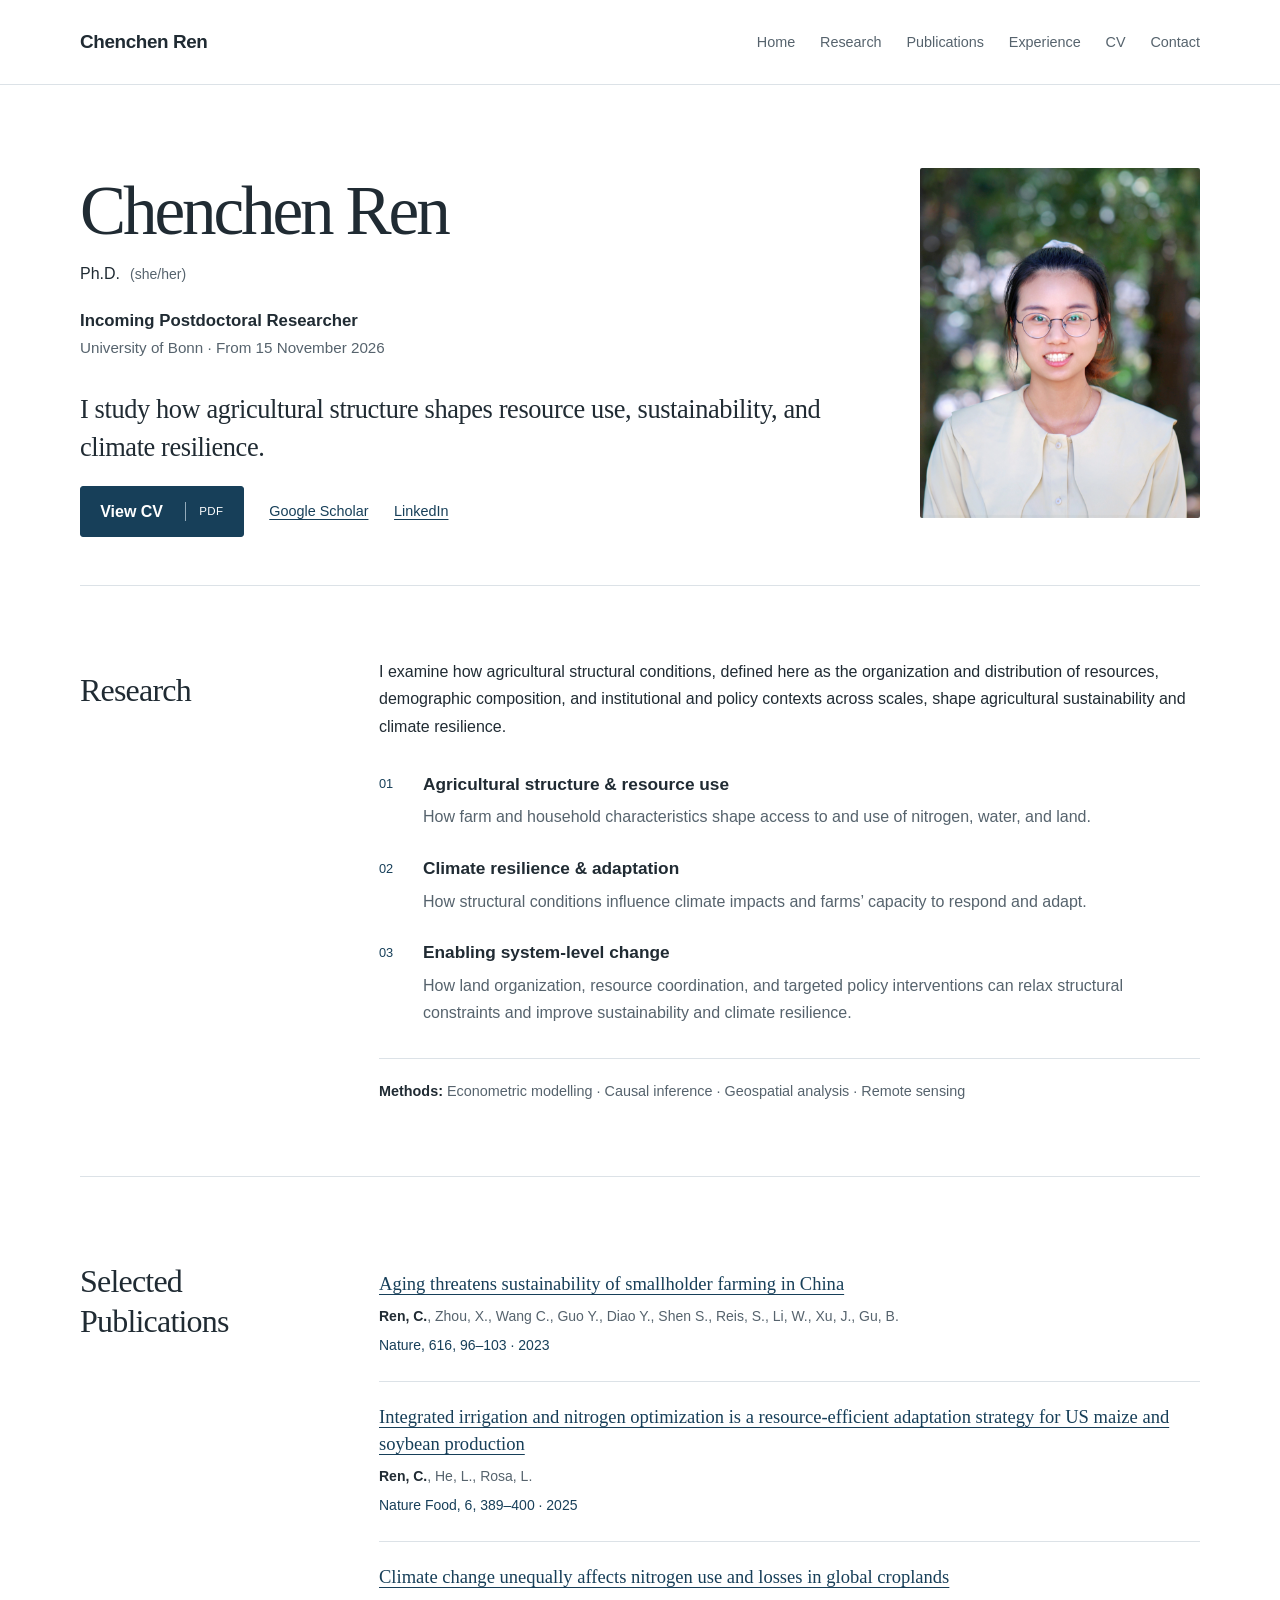
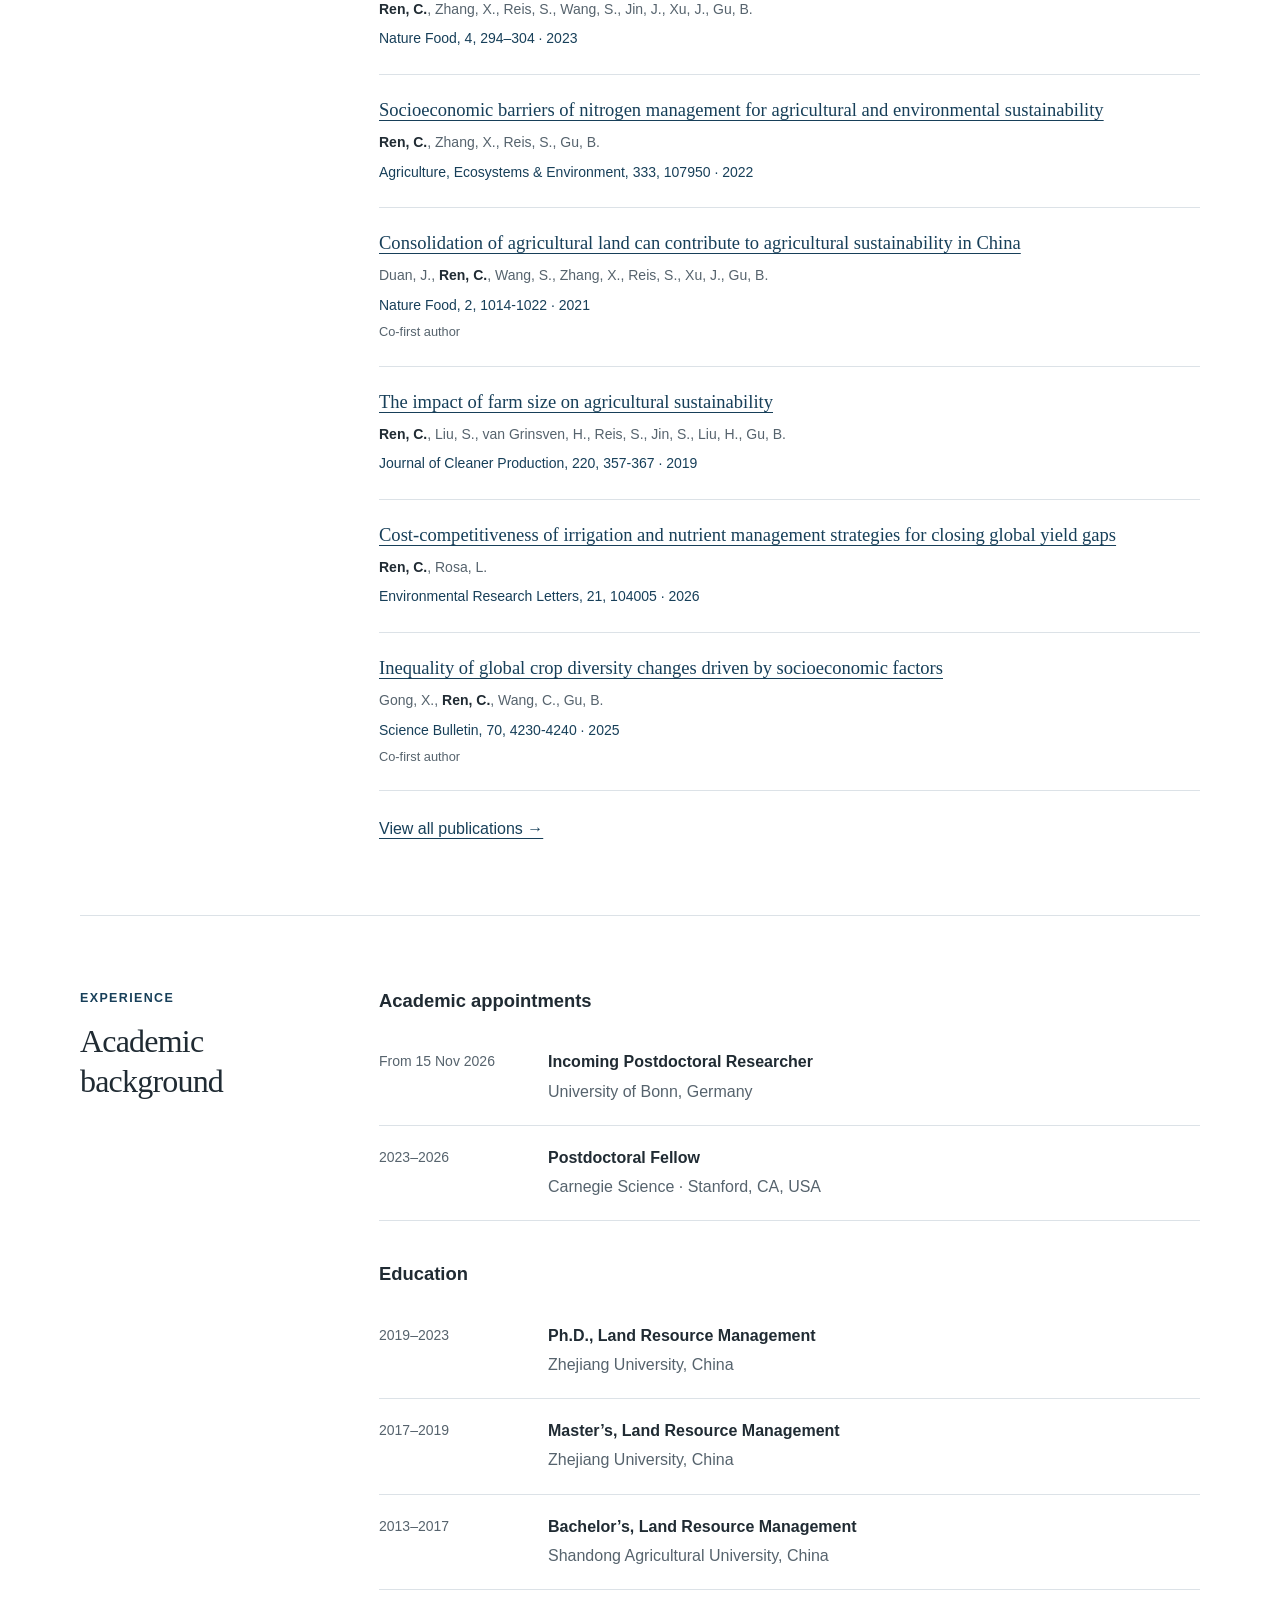
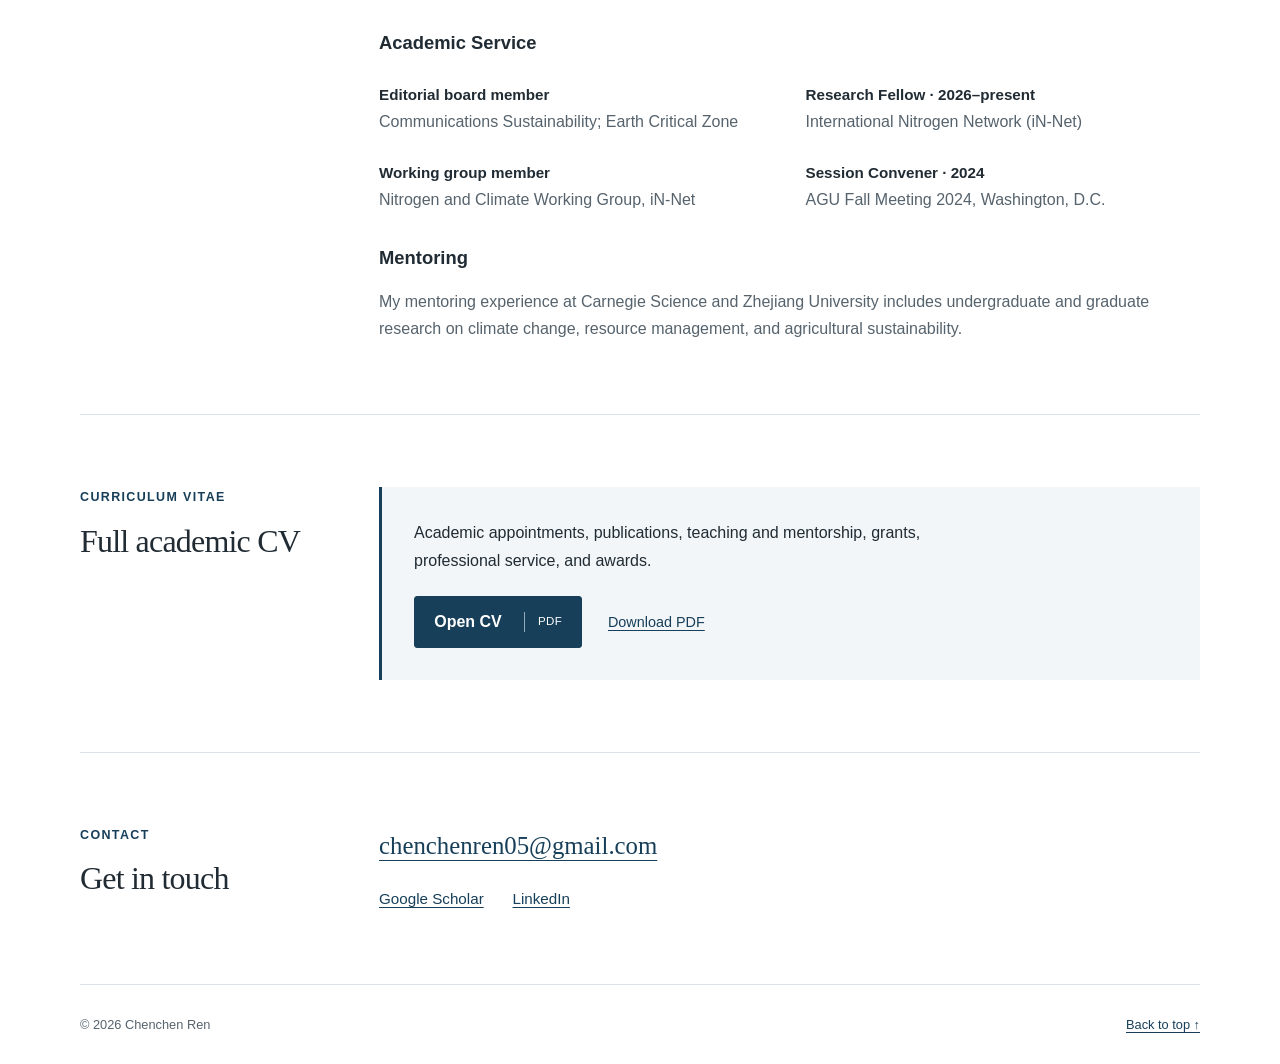
==== docs/index.html @ b4ca5c4f "Publish academic website" ====
<!-- Generated by build.py. Edit content/ or templates/, then rebuild. -->
<!doctype html>
<html lang="en">
<head>
  <meta charset="utf-8">
  <meta name="viewport" content="width=device-width, initial-scale=1">
  <meta name="description" content="Chenchen Ren, Ph.D. Research on agricultural sustainability, resource use, food systems, and climate resilience. Incoming Postdoctoral Researcher at the University of Bonn from 15 November 2026.">
  <link rel="icon" href="assets/images/favicon.svg">
  <link rel="canonical" href="https://chenchenren09.github.io/index.html">
  <meta name="twitter:image" content="https://chenchenren09.github.io/assets/images/chenchen-ren.jpg">
  <meta name="twitter:image:alt" content="Portrait of Chenchen Ren">
  <meta property="og:type" content="profile">
  <meta property="og:title" content="Chenchen Ren | Agricultural Sustainability Research">
  <meta property="og:description" content="Chenchen Ren, Ph.D. Research on agricultural sustainability, resource use, food systems, and climate resilience. Incoming Postdoctoral Researcher at the University of Bonn from 15 November 2026.">
  <meta property="og:site_name" content="Chenchen Ren">
  <meta property="og:url" content="https://chenchenren09.github.io/index.html">
  <meta property="og:image" content="https://chenchenren09.github.io/assets/images/chenchen-ren.jpg">
  <meta property="og:image:alt" content="Portrait of Chenchen Ren">
  <meta name="twitter:card" content="summary">
  <meta name="twitter:title" content="Chenchen Ren | Agricultural Sustainability Research">
  <meta name="twitter:description" content="Chenchen Ren, Ph.D. Research on agricultural sustainability, resource use, food systems, and climate resilience. Incoming Postdoctoral Researcher at the University of Bonn from 15 November 2026.">
  <script type="application/ld+json">{"@context": "https://schema.org", "@type": "Person", "name": "Chenchen Ren", "honorificSuffix": "Ph.D.", "description": "I study how agricultural structure shapes resource use, sustainability, and climate resilience.", "jobTitle": "Incoming Postdoctoral Researcher", "email": "mailto:chenchenren05@gmail.com", "sameAs": ["https://scholar.google.com.hk/citations?user=EfBHWZYAAAAJ", "https://www.linkedin.com/in/chenchenren-5313602a8"], "url": "https://chenchenren09.github.io/", "image": "https://chenchenren09.github.io/assets/images/chenchen-ren.jpg"}</script>
  <meta name="theme-color" content="#173f59">
  <title>Chenchen Ren | Agricultural Sustainability Research</title>
  <link rel="stylesheet" href="assets/css/style.css">
  <script src="assets/js/main.js" defer></script>
</head>
<body>
  <a class="skip-link" href="#main">Skip to content</a>
  <header class="site-header">
    <nav class="navigation container" aria-label="Main navigation">
      <a class="wordmark" href="index.html#home">Chenchen Ren</a>
      <ul class="nav-links">
        <li><a href="index.html#home">Home</a></li>
        <li><a href="index.html#research">Research</a></li>
        <li><a href="publications.html">Publications</a></li>
        <li><a href="index.html#experience">Experience</a></li>
        <li><a href="index.html#cv">CV</a></li>
        <li><a href="index.html#contact">Contact</a></li>
      </ul>
    </nav>
  </header>
  <main id="main" class="container">
    <!-- Generated from content/profile.yaml. Edit YAML, not docs/index.html. -->
    <section id="home" class="hero" aria-labelledby="home-title">
      <div class="hero-copy">
  <h1 id="home-title">Chenchen Ren<span class="degree">Ph.D. <span class="pronouns">(she/her)</span></span></h1>
  <p class="appointment">Incoming Postdoctoral Researcher<br><span>University of Bonn · From 15 November 2026</span></p>
  <p class="intro">I study how agricultural structure shapes resource use, sustainability, and climate resilience.</p>
  <div class="profile-links"><a class="button" href="assets/files/chenchen-ren-cv-2026-09-14.pdf">View CV <span class="file-type">PDF</span></a>
<a href="https://scholar.google.com.hk/citations?user=EfBHWZYAAAAJ">Google Scholar</a>
<a href="https://www.linkedin.com/in/chenchenren-5313602a8">LinkedIn</a></div>
</div>

      <figure class="portrait"><img src="assets/images/chenchen-ren.jpg" alt="Portrait of Chenchen Ren" width="400" height="500"></figure>
    </section>

    <!-- Research text comes from content/research.yaml. -->
    <section id="research" class="section-layout" aria-labelledby="research-title">
      <div class="section-heading"><h2 id="research-title">Research</h2></div>
      <div class="section-body research-statement"><p>I examine how agricultural structural conditions, defined here as the organization  and distribution of resources, demographic composition, and institutional and policy  contexts across scales, shape agricultural sustainability and climate resilience.</p>
        <div class="theme-grid"><article class="theme">
  <span class="theme-number" aria-hidden="true">01</span>
  <h3>Agricultural structure &amp; resource use</h3>
  <p>How farm and household characteristics shape access to and use of nitrogen, water, and land.</p>
</article>

<article class="theme">
  <span class="theme-number" aria-hidden="true">02</span>
  <h3>Climate resilience &amp; adaptation</h3>
  <p>How structural conditions influence climate impacts and farms’ capacity to respond and adapt.</p>
</article>

<article class="theme">
  <span class="theme-number" aria-hidden="true">03</span>
  <h3>Enabling system-level change</h3>
  <p>How land organization, resource coordination, and targeted policy interventions can relax structural constraints and improve sustainability and climate resilience.</p>
</article>
</div>
        <p class="methods-line"><strong>Methods:</strong> Econometric modelling · Causal inference · Geospatial analysis · Remote sensing</p></div>
    </section>

    <section id="publications" class="section-layout" aria-labelledby="publications-title">
      <div class="section-heading"><h2 id="publications-title">Selected Publications</h2></div>
      <div class="section-body"><ol class="publication-list"><li class="publication">
  <h3><a href="https://doi.org/10.1038/s41586-023-05738-w">Aging threatens sustainability of smallholder farming in China</a></h3>
  <p class="authors"><strong>Ren, C.</strong>, Zhou, X., Wang C., Guo Y., Diao Y., Shen S., Reis, S., Li, W., Xu, J., Gu, B.</p>
  <p class="publication-meta">Nature, 616, 96–103 · 2023</p>
  
</li>

<li class="publication">
  <h3><a href="https://doi.org/10.1038/s43016-024-01107-6">Integrated irrigation and nitrogen optimization is a resource-efficient adaptation strategy for US maize and soybean production</a></h3>
  <p class="authors"><strong>Ren, C.</strong>, He, L., Rosa, L.</p>
  <p class="publication-meta">Nature Food, 6, 389–400 · 2025</p>
  
</li>

<li class="publication">
  <h3><a href="https://doi.org/10.1038/s43016-023-00730-z">Climate change unequally affects nitrogen use and losses in global croplands</a></h3>
  <p class="authors"><strong>Ren, C.</strong>, Zhang, X., Reis, S., Wang, S., Jin, J., Xu, J., Gu, B.</p>
  <p class="publication-meta">Nature Food, 4, 294–304 · 2023</p>
  
</li>

<li class="publication">
  <h3><a href="https://doi.org/10.1016/j.agee.2022.107950">Socioeconomic barriers of nitrogen management for agricultural and environmental sustainability</a></h3>
  <p class="authors"><strong>Ren, C.</strong>, Zhang, X., Reis, S., Gu, B.</p>
  <p class="publication-meta">Agriculture, Ecosystems &amp; Environment, 333, 107950 · 2022</p>
  
</li>

<li class="publication">
  <h3><a href="https://doi.org/10.1038/s43016-021-00415-5">Consolidation of agricultural land can contribute to agricultural sustainability in China</a></h3>
  <p class="authors">Duan, J., <strong>Ren, C.</strong>, Wang, S., Zhang, X., Reis, S., Xu, J., Gu, B.</p>
  <p class="publication-meta">Nature Food, 2, 1014-1022 · 2021</p>
  <p class="equal-contribution">Co-first author</p>
</li>

<li class="publication">
  <h3><a href="https://doi.org/10.1016/j.jclepro.2019.02.151">The impact of farm size on agricultural sustainability</a></h3>
  <p class="authors"><strong>Ren, C.</strong>, Liu, S., van Grinsven, H., Reis, S., Jin, S., Liu, H., Gu, B.</p>
  <p class="publication-meta">Journal of Cleaner Production, 220, 357-367 · 2019</p>
  
</li>

<li class="publication">
  <h3><a href="https://doi.org/10.1088/1748-9326/ae6710">Cost-competitiveness of irrigation and nutrient management strategies for closing global yield gaps</a></h3>
  <p class="authors"><strong>Ren, C.</strong>, Rosa, L.</p>
  <p class="publication-meta">Environmental Research Letters, 21, 104005 · 2026</p>
  
</li>

<li class="publication">
  <h3><a href="https://doi.org/10.1016/j.scib.2025.11.033">Inequality of global crop diversity changes driven by socioeconomic factors</a></h3>
  <p class="authors">Gong, X., <strong>Ren, C.</strong>, Wang, C., Gu, B.</p>
  <p class="publication-meta">Science Bulletin, 70, 4230-4240 · 2025</p>
  <p class="equal-contribution">Co-first author</p>
</li>
</ol><a class="all-publications" href="publications.html">View all publications →</a></div>
    </section>

    <section id="experience" class="section-layout" aria-labelledby="experience-title">
      <div class="section-heading"><p class="eyebrow">Experience</p><h2 id="experience-title">Academic<br>background</h2></div>
      <div class="section-body"><h3 class="subsection-title">Academic appointments</h3><div class="timeline"><article class="timeline-entry">
  <p class="date">From 15 Nov 2026</p>
  <div><h4>Incoming Postdoctoral Researcher</h4><p>University of Bonn, Germany</p></div>
</article>

<article class="timeline-entry">
  <p class="date">2023–2026</p>
  <div><h4>Postdoctoral Fellow</h4><p>Carnegie Science · Stanford, CA, USA</p></div>
</article>
</div>
<h3 class="subsection-title">Education</h3><div class="timeline"><article class="timeline-entry">
  <p class="date">2019–2023</p>
  <div><h4>Ph.D., Land Resource Management</h4><p>Zhejiang University, China</p></div>
</article>

<article class="timeline-entry">
  <p class="date">2017–2019</p>
  <div><h4>Master’s, Land Resource Management</h4><p>Zhejiang University, China</p></div>
</article>

<article class="timeline-entry">
  <p class="date">2013–2017</p>
  <div><h4>Bachelor’s, Land Resource Management</h4><p>Shandong Agricultural University, China</p></div>
</article>
</div>
<h3 class="subsection-title">Academic Service</h3><ul class="service-list"><li><strong>Editorial board member</strong><br>Communications Sustainability; Earth Critical Zone</li>
<li><strong>Research Fellow · 2026–present</strong><br>International Nitrogen Network (iN-Net)</li>
<li><strong>Working group member</strong><br>Nitrogen and Climate Working Group, iN-Net</li>
<li><strong>Session Convener · 2024</strong><br>AGU Fall Meeting 2024, Washington, D.C.</li></ul>
<h3 class="subsection-title">Mentoring</h3><p class="mentoring-summary">My mentoring experience at Carnegie Science and Zhejiang University includes undergraduate and graduate research on climate change, resource management, and agricultural sustainability.</p></div>
    </section>

    <section id="cv" class="section-layout" aria-labelledby="cv-title">
      <div class="section-heading"><p class="eyebrow">Curriculum vitae</p><h2 id="cv-title">Full academic CV</h2></div>
      <div class="section-body cv-panel"><p>Academic appointments, publications, teaching and mentorship, grants, professional service, and awards.</p><div class="cv-actions"><a class="button" href="assets/files/chenchen-ren-cv-2026-09-14.pdf">Open CV <span class="file-type">PDF</span></a><a href="assets/files/chenchen-ren-cv-2026-09-14.pdf" download>Download PDF</a></div></div>
    </section>

    <section id="contact" class="section-layout contact-section" aria-labelledby="contact-title">
      <div class="section-heading"><p class="eyebrow">Contact</p><h2 id="contact-title">Get in touch</h2></div>
      <div class="section-body"><a class="contact-email" href="mailto:chenchenren05@gmail.com">chenchenren05@gmail.com</a><div class="contact-links"><a href="https://scholar.google.com.hk/citations?user=EfBHWZYAAAAJ">Google Scholar</a>
<a href="https://www.linkedin.com/in/chenchenren-5313602a8">LinkedIn</a></div></div>
    </section>
  </main>


  <footer class="site-footer container"><p>© <span id="current-year">2026</span> Chenchen Ren</p><a href="#home">Back to top ↑</a></footer>
</body>
</html>
---- docs/assets/css/style.css ----
/* All site-wide styles. Edit these tokens to change the palette and spacing. */
:root {
  --ink: #202b33;
  --muted: #56636d;
  --accent: #173f59;
  --accent-hover: #0d2c40;
  --line: #dce2e7;
  --surface: #f3f6f8;
  --white: #fff;
  --serif: Georgia, 'Times New Roman', serif;
  --sans: -apple-system, BlinkMacSystemFont, 'Segoe UI', Arial, sans-serif;
  --width: 1120px;
}
* { box-sizing: border-box; }
html { scroll-padding-top: 7rem; }
body { margin: 0; color: var(--ink); background: var(--white); font-family: var(--sans); font-size: 1rem; line-height: 1.7; -webkit-font-smoothing: antialiased; }
a { color: var(--accent); text-decoration-thickness: 1px; text-underline-offset: .23em; }
a:hover { color: var(--accent-hover); text-decoration-thickness: 2px; }
a:focus-visible, summary:focus-visible { outline: 3px solid var(--accent); outline-offset: 5px; border-radius: 2px; }
h1, h2, h3, h4, p, figure { margin: 0; }
h1, h2 { font-family: var(--serif); font-weight: 400; }
h3, h4 { line-height: 1.45; }
p + p { margin-top: 1rem; }
.container { width: min(var(--width), calc(100% - 5rem)); margin-inline: auto; }
.skip-link { position: fixed; top: -6rem; left: 1rem; z-index: 10; padding: .65rem 1rem; background: var(--white); }
.skip-link:focus { top: 1rem; }
.site-header { position: sticky; top: 0; z-index: 5; background: var(--white); border-bottom: 1px solid var(--line); }
.navigation { display: flex; align-items: center; justify-content: space-between; gap: 1.5rem; min-height: 84px; }
.wordmark { color: var(--ink); font-weight: 650; font-size: 1.18rem; letter-spacing: -.02em; text-decoration: none; white-space: nowrap; }
.wordmark span { color: var(--accent); }
.nav-links { display: flex; flex-wrap: wrap; justify-content: flex-end; gap: .15rem 1.55rem; padding: 0; margin: 0; list-style: none; }
.nav-links a { display: inline-block; padding: .7rem 0; color: var(--muted); font-size: .9rem; text-decoration: none; }
.nav-links a:hover, .nav-links a[aria-current="location"] { color: var(--accent); text-decoration: underline; }
.hero { display: grid; grid-template-columns: minmax(0, 1fr) 280px; align-items: center; gap: 5.5rem; padding: 4rem 0 3rem; }
.eyebrow { color: var(--accent); font-size: .78rem; font-weight: 650; letter-spacing: .11em; text-transform: uppercase; }
h1 { font-size: clamp(3.3rem, 5.4vw, 4.6rem); line-height: 1.1; letter-spacing: -.045em; margin: 1.5rem 0 1.6rem; }
.degree { display: block; margin-top: 1rem; font-family: var(--sans); font-size: 1rem; font-weight: 500; letter-spacing: 0; }
.pronouns { color: var(--muted); font-size: .875rem; margin-left: .35rem; font-weight: 400; }
.appointment { font-size: 1.05rem; font-weight: 600; line-height: 1.6; }
.appointment span { font-size: .95rem; font-weight: 400; color: var(--muted); }
.hero .intro { font-family: var(--serif); font-size: 1.65rem; line-height: 1.45; letter-spacing: -.015em; margin: 1.75rem 0 1rem; }
.profile-links, .cv-actions { display: flex; align-items: center; flex-wrap: wrap; gap: 1rem 1.6rem; margin-top: 1.8rem; }
.hero .profile-links { margin-top: 1.2rem; }
.profile-links > a:not(.button), .cv-actions > a:not(.button) { font-size: .9rem; }
.button { display: inline-flex; justify-content: center; align-items: center; gap: 1.4rem; padding: .7rem 1.2rem; background: var(--accent); border: 1px solid var(--accent); color: var(--white); text-decoration: none; font-weight: 550; border-radius: 3px; }
.button:hover { color: var(--white); background: var(--accent-hover); }
.file-type { font-size: .72rem; font-weight: 400; border-left: 1px solid #93aaba; padding-left: .8rem; letter-spacing: .035em; }
.portrait-placeholder { aspect-ratio: 4 / 5; width: 100%; display: flex; align-items: center; justify-content: center; flex-direction: column; background: var(--surface); border: 1px solid var(--line); text-align: center; }
.portrait-initials { color: #8c9ba7; font-family: var(--serif); font-size: 4.8rem; letter-spacing: -.055em; line-height: 1; margin-bottom: 2.5rem; }
.portrait-placeholder figcaption { font-size: .875rem; color: var(--ink); }
.portrait-placeholder figcaption span { color: var(--muted); font-size: .8rem; }
.portrait { width: 100%; }
.portrait img { display: block; width: 100%; height: auto; aspect-ratio: 4 / 5; object-fit: cover; object-position: center 25%; border-radius: 2px; }
.section-layout { display: grid; grid-template-columns: 235px minmax(0, 1fr); gap: 4rem; padding: 4.5rem 0; border-top: 1px solid var(--line); }
.section-heading h2 { font-size: 2rem; line-height: 1.25; letter-spacing: -.025em; margin-top: .75rem; }
.section-link { display: inline-block; margin-top: 1.5rem; font-size: .9rem; }
.section-intro { max-width: 38rem; font-size: 1.25rem; line-height: 1.6; }
.theme-grid { display: grid; grid-template-columns: repeat(2, minmax(0, 1fr)); gap: 2.5rem 2.5rem; margin-top: 2.75rem; }
.theme-number { display: block; color: var(--accent); font-size: .8rem; font-variant-numeric: tabular-nums; margin-bottom: .6rem; }
.theme h3 { font-size: 1.08rem; margin-bottom: .7rem; }
.theme p, .methods p { color: var(--muted); }
.methods { margin-top: 2.5rem; padding-top: 1.5rem; border-top: 1px solid var(--line); }
.methods h3 { font-size: .9rem; margin-bottom: .5rem; }
.subsection-title { font-size: 1.15rem; font-weight: 650; margin-bottom: 1rem; }
.publication-note { color: var(--muted); font-size: .875rem; margin-bottom: 1.75rem; }
.publication-year { margin-top: 2.5rem; }
.year-heading { font-size: .9rem; color: var(--accent); font-weight: 650; padding-bottom: .7rem; border-bottom: 1px solid var(--line); }
.publication-list { margin: 0; padding: 0; list-style: none; }
.publication { padding: 1.4rem 0; border-bottom: 1px solid var(--line); }
.publication h3, .publication h4 { font-family: var(--serif); font-size: 1.16rem; font-weight: 400; line-height: 1.45; margin-bottom: .45rem; }
.authors { font-size: .875rem; color: var(--muted); line-height: 1.7; }
.authors strong { color: var(--ink); font-weight: 650; }
.publication-meta { font-size: .875rem; color: var(--accent); margin-top: .35rem; }
.equal-contribution { font-size: .8rem; color: var(--muted); margin-top: .25rem; }
.publication-category + .publication-category { margin-top: 3.5rem; }
.publication-category + .publication-category .subsection-title { padding-bottom: .8rem; border-bottom: 1px solid var(--line); margin-bottom: 0; }
.timeline { margin-bottom: 2.5rem; }
.timeline-entry { display: grid; grid-template-columns: 145px minmax(0, 1fr); gap: 1.5rem; padding: 1.25rem 0; border-bottom: 1px solid var(--line); }
.date { font-size: .875rem; color: var(--muted); font-variant-numeric: tabular-nums; }
.timeline-entry h4 { font-size: 1rem; font-weight: 600; }
.timeline-entry div > p { margin-top: .25rem; color: var(--muted); }
.service-list { display: grid; grid-template-columns: repeat(2, minmax(0, 1fr)); gap: 1.5rem 2rem; list-style: none; margin: 1.5rem 0 2rem; padding: 0; color: var(--muted); }
.service-list strong { color: var(--ink); font-size: .95rem; }
.reviewer-details { border-block: 1px solid var(--line); padding: 1rem 0; }
summary { cursor: pointer; color: var(--accent); font-size: .95rem; }
.reviewer-details p { margin-top: .8rem; color: var(--muted); }
.cv-panel { background: var(--surface); padding: 2rem; border-left: 3px solid var(--accent); }
.cv-panel > p { max-width: 36rem; }
.cv-actions { margin-top: 1.4rem; }
.contact-email { font-size: clamp(1.15rem, 2.4vw, 1.55rem); font-family: var(--serif); overflow-wrap: anywhere; }
.contact-links { display: flex; flex-wrap: wrap; gap: .65rem 1.8rem; margin-top: 1.2rem; font-size: .95rem; }
.site-footer { display: flex; justify-content: space-between; gap: 1rem; padding-block: 1.8rem; border-top: 1px solid var(--line); color: var(--muted); font-size: .8rem; }
@media (max-width: 950px) {
  .hero { gap: 3rem; grid-template-columns: minmax(0, 1fr) 230px; padding-block: 3rem; }
  .nav-links { column-gap: 1rem; }
  .section-layout { grid-template-columns: 190px minmax(0, 1fr); gap: 2.5rem; }
  .theme-grid, .service-list { column-gap: 1.6rem; }
  .timeline-entry { grid-template-columns: 115px minmax(0, 1fr); gap: 1rem; }
}
@media (max-width: 760px) {
  html { scroll-padding-top: 1.5rem; }
  .container { width: calc(100% - 2.5rem); }
  .site-header { position: static; }
  .navigation { align-items: flex-start; flex-direction: column; padding-block: 1.1rem .55rem; gap: .35rem; }
  .nav-links { justify-content: flex-start; column-gap: 1.25rem; }
  .hero { grid-template-columns: 1fr; gap: 2.5rem; padding: 3rem 0; }
  .hero .intro { font-size: 1.5rem; }
  .portrait-placeholder, .portrait { max-width: 250px; }
  .section-layout { grid-template-columns: 1fr; gap: 2rem; padding-block: 3rem; }
  .section-heading h2 { max-width: 26rem; }
  .theme-grid { gap: 2rem; margin-top: 2rem; }
  .timeline-entry { grid-template-columns: 130px minmax(0, 1fr); }
}
@media (max-width: 480px) {
  h1 { font-size: 3.15rem; }
  .theme-grid, .service-list { grid-template-columns: 1fr; }
  .timeline-entry { grid-template-columns: 1fr; gap: .3rem; }
  .cv-panel { padding: 1.5rem; }
  .profile-links { gap: 1rem 1.3rem; }
}
@media print {
  body { font-size: 10pt; color: #000; }
  .container { width: 100%; }
  .site-header, .skip-link, .portrait-placeholder, .missing-links, .site-footer > a { display: none; }
  .hero, .section-layout { display: block; padding-block: 1rem; }
  .section-heading { margin-bottom: 1rem; }
  .section-heading h2 br { display: none; }
  h1 { font-size: 30pt; }
  h2 { font-size: 20pt; }
  .publication, .timeline-entry, .theme { break-inside: avoid; }
  .button { color: #000; background: none; }
  .cv-panel { background: none; }
}

/* Research profile refinement: shared styling for both generated pages. */
.theme-grid { grid-template-columns: 1fr; gap: 1.6rem; margin-top: 2rem; }
.theme { display: grid; grid-template-columns: 2rem minmax(0, 1fr); gap: 0 .75rem; }
.theme-number { grid-row: 1 / 3; padding-top: .1rem; }
.theme h3 { margin-bottom: .4rem; }
.theme p { grid-column: 2; }
.methods-line { margin-top: 2rem; padding-top: 1.25rem; border-top: 1px solid var(--line); color: var(--muted); font-size: .9rem; }
.methods-line strong { color: var(--ink); }
.all-publications { display: inline-block; margin-top: 1.5rem; }
.mentoring-summary { color: var(--muted); }
.publications-page { max-width: 900px; padding-block: 3rem 4rem; }
.publications-header { margin-bottom: 2.5rem; }
.publications-header h1 { font-size: clamp(2.5rem, 5vw, 3.5rem); margin: 0; }
.publications-header .section-link { margin-top: 1rem; }
.nav-links a[aria-current="page"] { color: var(--accent); text-decoration: underline; }
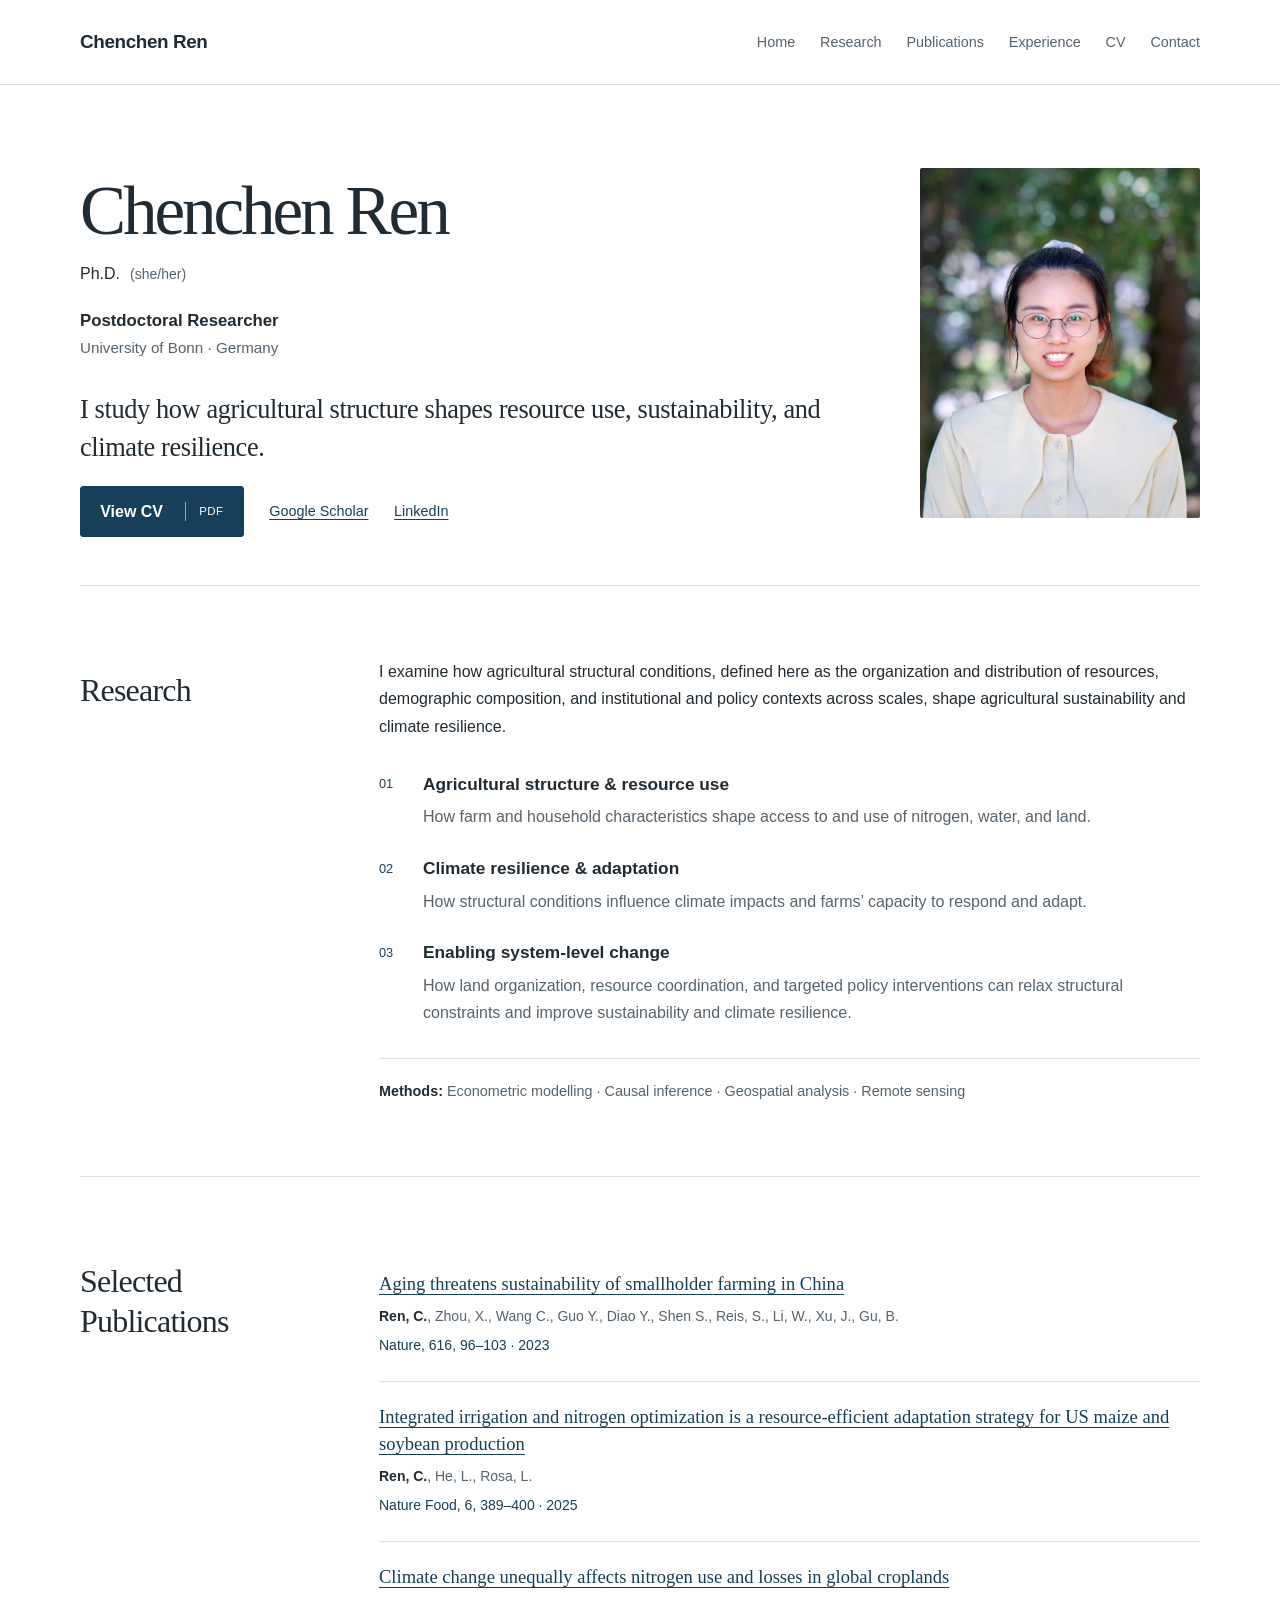
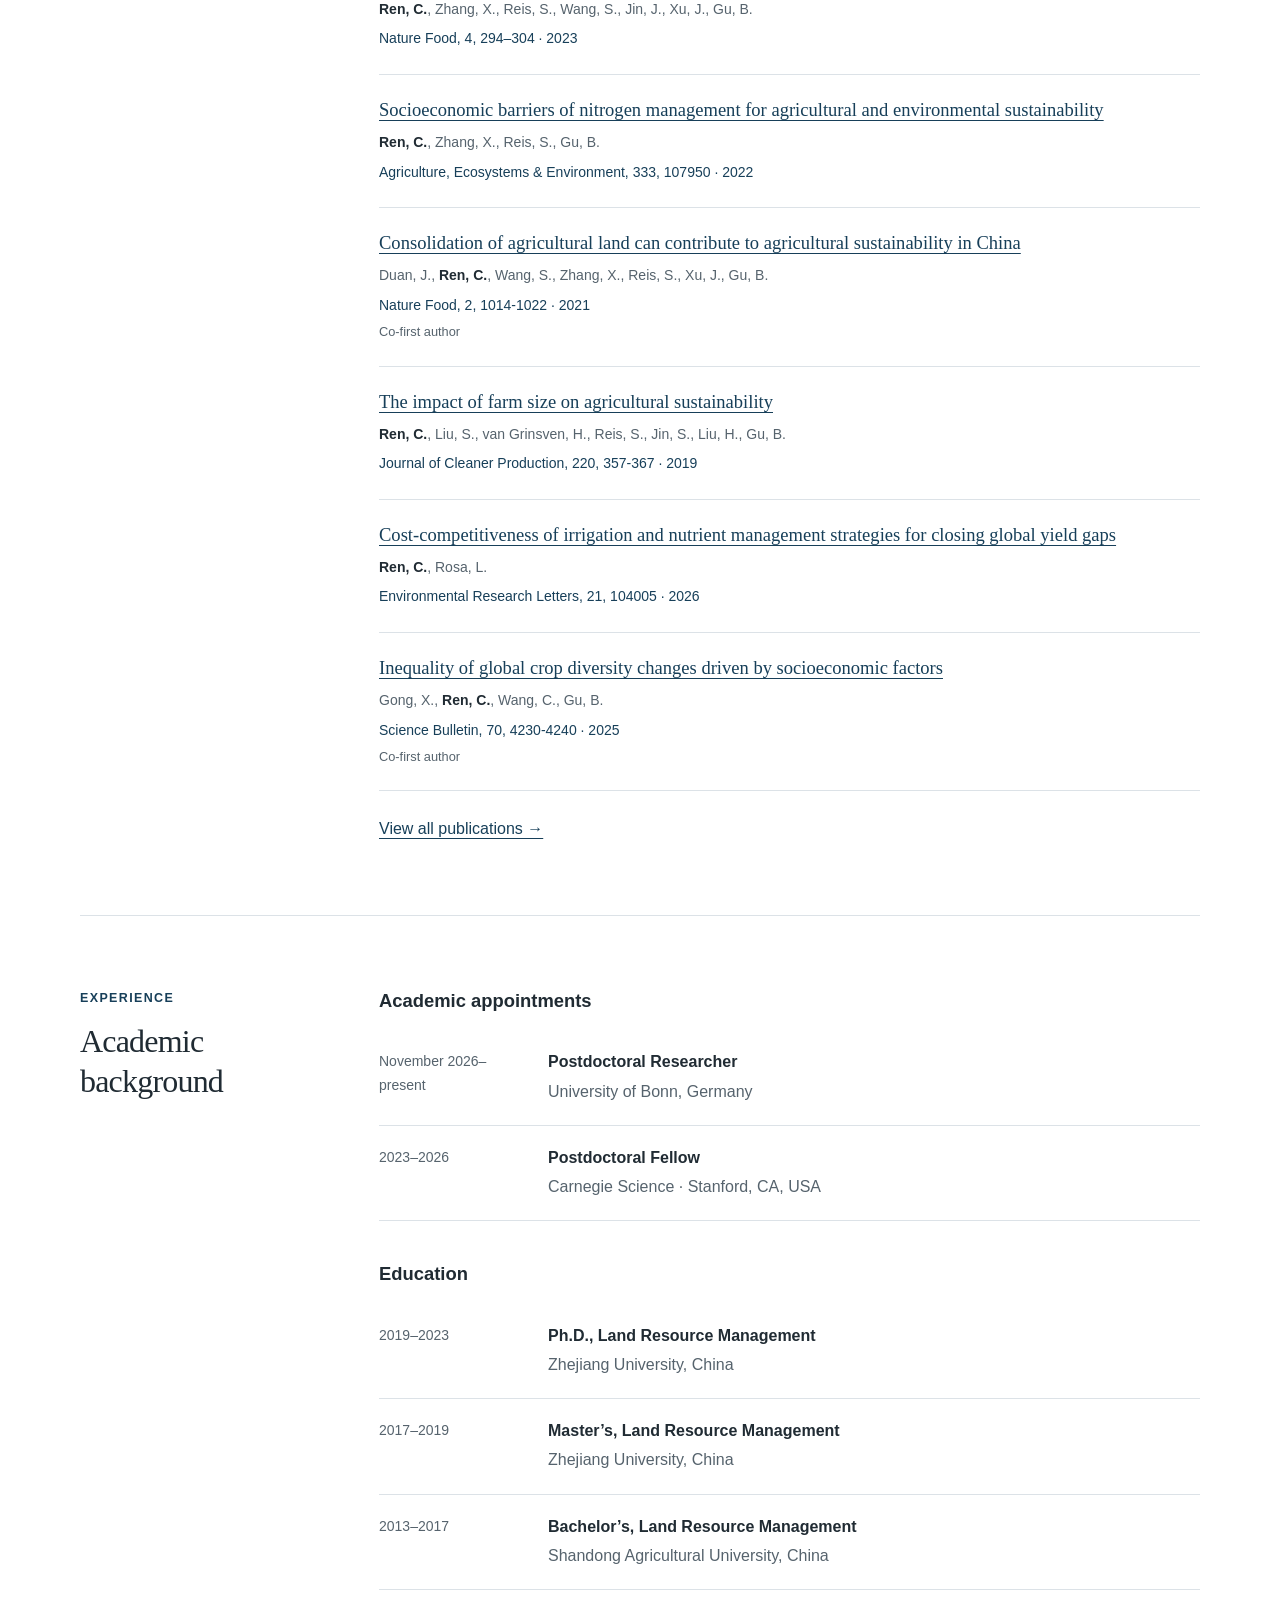
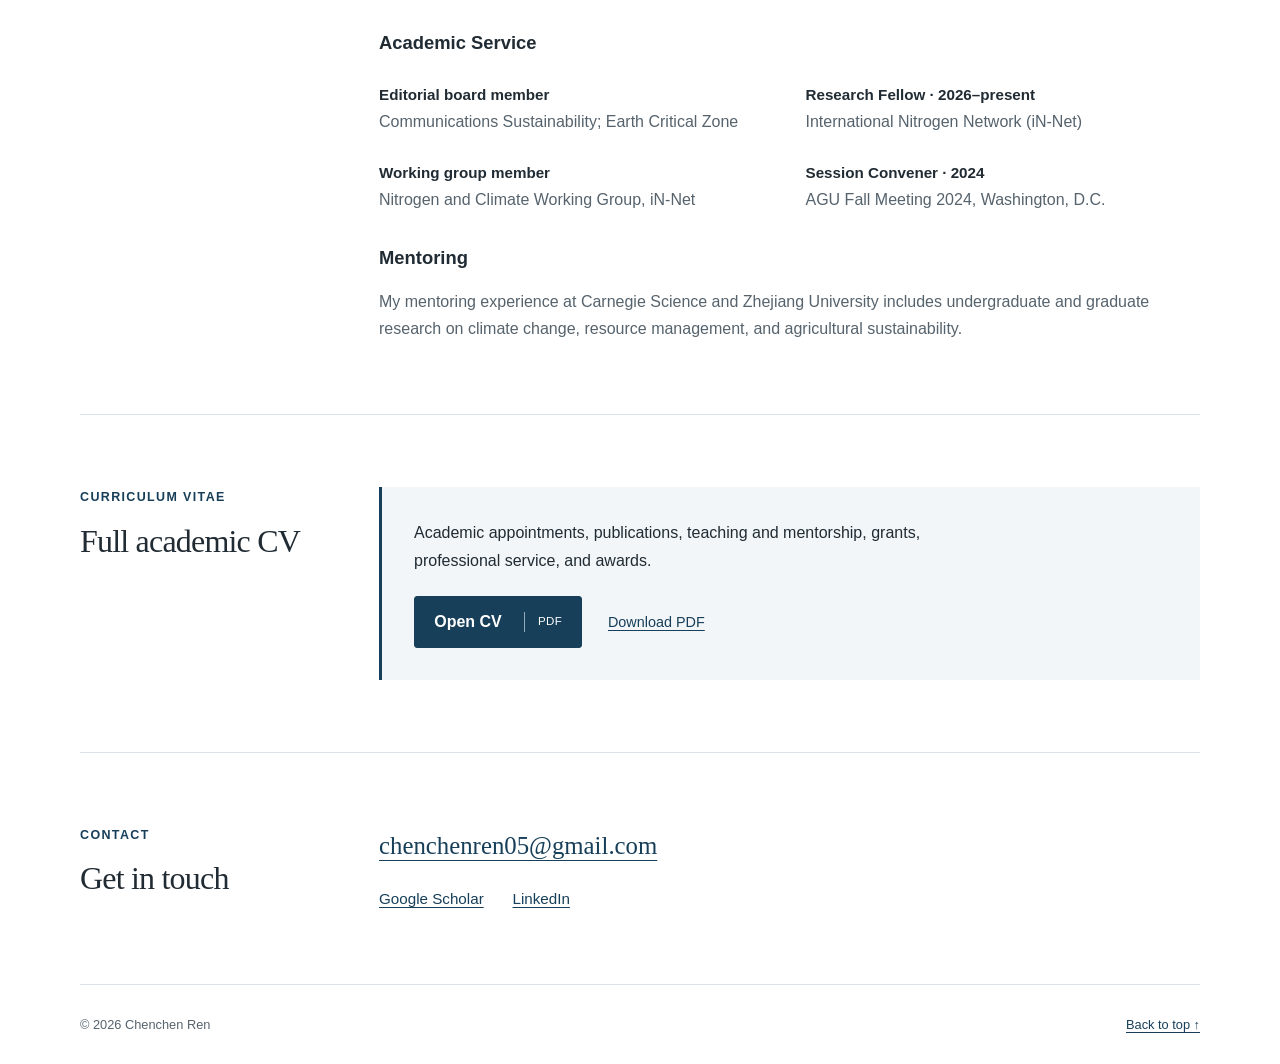
==== commit 9e5905b8: "Update Bonn postdoctoral appointment" ====
--- a/docs/index.html
+++ b/docs/index.html
@@ -4,22 +4,22 @@
 <head>
   <meta charset="utf-8">
   <meta name="viewport" content="width=device-width, initial-scale=1">
-  <meta name="description" content="Chenchen Ren, Ph.D. Research on agricultural sustainability, resource use, food systems, and climate resilience. Incoming Postdoctoral Researcher at the University of Bonn from 15 November 2026.">
+  <meta name="description" content="Chenchen Ren, Ph.D. Research on agricultural sustainability, resource use, food systems, and climate resilience. Postdoctoral Researcher at the University of Bonn, Germany.">
   <link rel="icon" href="assets/images/favicon.svg">
   <link rel="canonical" href="https://chenchenren09.github.io/index.html">
   <meta name="twitter:image" content="https://chenchenren09.github.io/assets/images/chenchen-ren.jpg">
   <meta name="twitter:image:alt" content="Portrait of Chenchen Ren">
   <meta property="og:type" content="profile">
   <meta property="og:title" content="Chenchen Ren | Agricultural Sustainability Research">
-  <meta property="og:description" content="Chenchen Ren, Ph.D. Research on agricultural sustainability, resource use, food systems, and climate resilience. Incoming Postdoctoral Researcher at the University of Bonn from 15 November 2026.">
+  <meta property="og:description" content="Chenchen Ren, Ph.D. Research on agricultural sustainability, resource use, food systems, and climate resilience. Postdoctoral Researcher at the University of Bonn, Germany.">
   <meta property="og:site_name" content="Chenchen Ren">
   <meta property="og:url" content="https://chenchenren09.github.io/index.html">
   <meta property="og:image" content="https://chenchenren09.github.io/assets/images/chenchen-ren.jpg">
   <meta property="og:image:alt" content="Portrait of Chenchen Ren">
   <meta name="twitter:card" content="summary">
   <meta name="twitter:title" content="Chenchen Ren | Agricultural Sustainability Research">
-  <meta name="twitter:description" content="Chenchen Ren, Ph.D. Research on agricultural sustainability, resource use, food systems, and climate resilience. Incoming Postdoctoral Researcher at the University of Bonn from 15 November 2026.">
-  <script type="application/ld+json">{"@context": "https://schema.org", "@type": "Person", "name": "Chenchen Ren", "honorificSuffix": "Ph.D.", "description": "I study how agricultural structure shapes resource use, sustainability, and climate resilience.", "jobTitle": "Incoming Postdoctoral Researcher", "email": "mailto:chenchenren05@gmail.com", "sameAs": ["https://scholar.google.com.hk/citations?user=EfBHWZYAAAAJ", "https://www.linkedin.com/in/chenchenren-5313602a8"], "url": "https://chenchenren09.github.io/", "image": "https://chenchenren09.github.io/assets/images/chenchen-ren.jpg"}</script>
+  <meta name="twitter:description" content="Chenchen Ren, Ph.D. Research on agricultural sustainability, resource use, food systems, and climate resilience. Postdoctoral Researcher at the University of Bonn, Germany.">
+  <script type="application/ld+json">{"@context": "https://schema.org", "@type": "Person", "name": "Chenchen Ren", "honorificSuffix": "Ph.D.", "description": "I study how agricultural structure shapes resource use, sustainability, and climate resilience.", "jobTitle": "Postdoctoral Researcher", "email": "mailto:chenchenren05@gmail.com", "sameAs": ["https://scholar.google.com.hk/citations?user=EfBHWZYAAAAJ", "https://www.linkedin.com/in/chenchenren-5313602a8"], "url": "https://chenchenren09.github.io/", "image": "https://chenchenren09.github.io/assets/images/chenchen-ren.jpg"}</script>
   <meta name="theme-color" content="#173f59">
   <title>Chenchen Ren | Agricultural Sustainability Research</title>
   <link rel="stylesheet" href="assets/css/style.css">
@@ -45,9 +45,9 @@
     <section id="home" class="hero" aria-labelledby="home-title">
       <div class="hero-copy">
   <h1 id="home-title">Chenchen Ren<span class="degree">Ph.D. <span class="pronouns">(she/her)</span></span></h1>
-  <p class="appointment">Incoming Postdoctoral Researcher<br><span>University of Bonn · From 15 November 2026</span></p>
+  <p class="appointment">Postdoctoral Researcher<br><span>University of Bonn · Germany</span></p>
   <p class="intro">I study how agricultural structure shapes resource use, sustainability, and climate resilience.</p>
-  <div class="profile-links"><a class="button" href="assets/files/chenchen-ren-cv-2026-09-14.pdf">View CV <span class="file-type">PDF</span></a>
+  <div class="profile-links"><a class="button" href="assets/files/chenchen-ren-cv-2026-11-17.pdf">View CV <span class="file-type">PDF</span></a>
 <a href="https://scholar.google.com.hk/citations?user=EfBHWZYAAAAJ">Google Scholar</a>
 <a href="https://www.linkedin.com/in/chenchenren-5313602a8">LinkedIn</a></div>
 </div>
@@ -143,8 +143,8 @@
     <section id="experience" class="section-layout" aria-labelledby="experience-title">
       <div class="section-heading"><p class="eyebrow">Experience</p><h2 id="experience-title">Academic<br>background</h2></div>
       <div class="section-body"><h3 class="subsection-title">Academic appointments</h3><div class="timeline"><article class="timeline-entry">
-  <p class="date">From 15 Nov 2026</p>
-  <div><h4>Incoming Postdoctoral Researcher</h4><p>University of Bonn, Germany</p></div>
+  <p class="date">November 2026–present</p>
+  <div><h4>Postdoctoral Researcher</h4><p>University of Bonn, Germany</p></div>
 </article>
 
 <article class="timeline-entry">
@@ -176,7 +176,7 @@
 
     <section id="cv" class="section-layout" aria-labelledby="cv-title">
       <div class="section-heading"><p class="eyebrow">Curriculum vitae</p><h2 id="cv-title">Full academic CV</h2></div>
-      <div class="section-body cv-panel"><p>Academic appointments, publications, teaching and mentorship, grants, professional service, and awards.</p><div class="cv-actions"><a class="button" href="assets/files/chenchen-ren-cv-2026-09-14.pdf">Open CV <span class="file-type">PDF</span></a><a href="assets/files/chenchen-ren-cv-2026-09-14.pdf" download>Download PDF</a></div></div>
+      <div class="section-body cv-panel"><p>Academic appointments, publications, teaching and mentorship, grants, professional service, and awards.</p><div class="cv-actions"><a class="button" href="assets/files/chenchen-ren-cv-2026-11-17.pdf">Open CV <span class="file-type">PDF</span></a><a href="assets/files/chenchen-ren-cv-2026-11-17.pdf" download>Download PDF</a></div></div>
     </section>
 
     <section id="contact" class="section-layout contact-section" aria-labelledby="contact-title">
